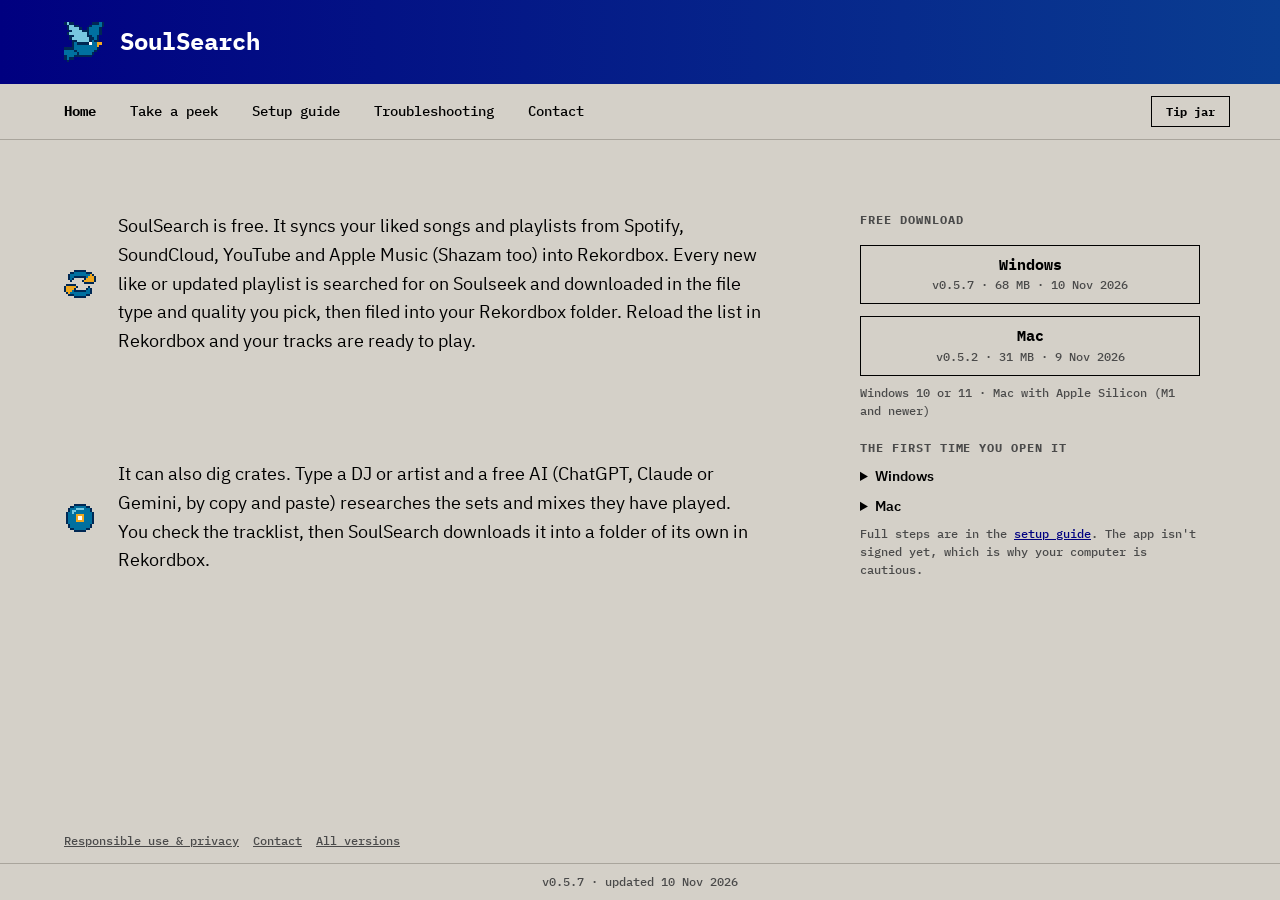
==== index.html @ dbe5f052 "SoulSearch download page" ====
<!doctype html>
<html lang="en">
<head>
<meta charset="utf-8">
<meta name="viewport" content="width=device-width, initial-scale=1">
<title>SoulSearch: your likes and playlists, straight into Rekordbox</title>
<meta name="description" content="Free app for DJs. Syncs your Spotify, SoundCloud, YouTube, Apple Music and Shazam likes and playlists into Rekordbox, downloading through Soulseek. Windows and Mac.">
<meta property="og:type" content="website">
<meta property="og:site_name" content="SoulSearch">
<meta property="og:title" content="SoulSearch: your likes and playlists, straight into Rekordbox">
<meta property="og:description" content="Free app for DJs. Syncs your Spotify, SoundCloud, YouTube, Apple Music and Shazam likes and playlists into Rekordbox, downloading through Soulseek. Windows and Mac.">
<meta property="og:url" content="https://getsoulsearch.xyz/">
<meta property="og:image" content="https://getsoulsearch.xyz/og.png">
<meta property="og:image:width" content="1200">
<meta property="og:image:height" content="630">
<meta name="twitter:card" content="summary_large_image">
<meta name="twitter:title" content="SoulSearch: your likes and playlists, straight into Rekordbox">
<meta name="twitter:description" content="Free app for DJs. Syncs your Spotify, SoundCloud, YouTube, Apple Music and Shazam likes and playlists into Rekordbox, downloading through Soulseek. Windows and Mac.">
<meta name="twitter:image" content="https://getsoulsearch.xyz/og.png">
<link rel="icon" href="icon_32.png">
<link rel="apple-touch-icon" href="apple-touch-icon.png">
<link rel="stylesheet" href="site.css">
</head>
<body>
<main>
<div class="win">
  <div class="title"><img src="bird.png" alt="">SoulSearch<span class="ctl" aria-hidden="true"><i>_</i><i>□</i><i>x</i></span></div>
  <div class="menu">
    <a href="index.html" aria-current="page">Home</a><a href="peek.html">Take a peek</a><a href="guide.html">Setup guide</a><a href="troubleshooting.html">Troubleshooting</a><a href="contact.html">Contact</a><button class="tip" type="button" data-tip hidden>Tip jar</button>
  </div>
  <div class="body">
    <div class="home">
    <div class="about"><div class="item"><img class="ico" src="icon_sync.png" alt="" width="32" height="32"><p class="big">SoulSearch is free. It syncs your liked songs and playlists from Spotify, SoundCloud, YouTube and Apple Music (Shazam too) into Rekordbox. Every new like or updated playlist is searched for on Soulseek and downloaded in the file type and quality you pick, then filed into your Rekordbox folder. Reload the list in Rekordbox and your tracks are ready to play.</p></div><div class="item"><img class="ico" src="icon_crate.png" alt="" width="32" height="32"><p class="big">It can also dig crates. Type a DJ or artist and a free AI (ChatGPT, Claude or Gemini, by copy and paste) researches the sets and mixes they have played. You check the tracklist, then SoulSearch downloads it into a folder of its own in Rekordbox.</p></div></div>
    <aside class="dlpanel">
      <h2>Free download</h2>
      <p class="phone-note">Download on a computer &mdash; SoulSearch runs on Windows and Mac.</p>
      <div class="downloads">
        <a class="dl" data-os="win" href="https://github.com/getsoulsearch/soulsearch-downloads/releases/latest/download/SoulSearch.exe" data-asset="SoulSearch.exe"><b>Windows</b><small data-meta>Windows 10 or 11</small></a>
        <a class="dl" data-os="mac" href="https://github.com/getsoulsearch/soulsearch-downloads/releases" data-asset="SoulSearch-mac-arm64.zip"><b>Mac</b><small data-meta>Apple Silicon (M1 and newer)</small></a>
      </div>
      <p class="hint">Windows 10 or 11 &middot; Mac with Apple Silicon (M1 and newer)</p>
      <div class="firstrun" id="first-run">
        <h3>The first time you open it</h3>
        <details data-os="win"><summary>Windows</summary>
          <ul>
            <li>Your browser may say the file isn't commonly downloaded. Choose <b>Keep</b>.</li>
            <li>If Windows says <b>Windows protected your PC</b>, click <b>More info</b>, then <b>Run anyway</b>.</li>
            <li>A Windows Firewall box may ask about <b>slskd</b>. Allow it on <b>Private networks</b>.</li>
          </ul>
        </details>
        <details data-os="mac"><summary>Mac</summary>
          <ul>
            <li>Unzip it and drag <b>SoulSearch</b> into <b>Applications</b>. Open it from there, not from Downloads, or updates won't work.</li>
            <li>Right-click it, choose <b>Open</b>, then <b>Open</b> again.</li>
            <li>Still blocked? System Settings, Privacy &amp; Security, <b>Open Anyway</b> (macOS 15 and newer).</li>
            <li>A Keychain box may ask for permission. Choose <b>Always Allow</b>.</li>
          </ul>
        </details>
        <p class="hint">Full steps are in the <a href="guide.html#first-run">setup guide</a>. The app isn't signed yet, which is why your computer is cautious.</p>
      </div>
    </aside>
    </div>
  </div>

</div>

<footer class="foot"><a href="about.html">Responsible use &amp; privacy</a><a href="contact.html">Contact</a><a data-releases href="index.html" hidden>All versions</a></footer>
</main>
<dialog id="tip" class="tipbox">
  <form method="dialog" class="tip-x"><button aria-label="Close">&times;</button></form>
  <h2>Send a tip</h2>
  <p>SoulSearch is free. If it saves you time, you can send a tip.</p>
  <div class="tip-links" hidden></div>
  <div class="tip-crypto" hidden>
    <h3>Crypto</h3>
    <div class="tip-coins" role="group" aria-label="Coin"></div>
    <label class="tip-net">Network <select></select></label>
    <img class="tip-qr" width="176" height="176" alt="">
    <div class="tip-row"><input class="tip-addr" readonly aria-label="Address"><button type="button" class="tip-copy">Copy</button></div>
    <p class="tip-warn"></p>
  </div>
</dialog>
<div class="bar"><span data-count></span></div>
<script src="site.js"></script>
<script src="donate.js"></script>
<script src="contact.js"></script>
</body>
</html>
---- site.css ----
/* SoulSearch site: flat page in the app's grey, with the app's navy banner across the top. */
/* Fonts are served from this site (see fonts/, SIL Open Font License), so visiting makes no request to Google. */
@font-face { font-family: "IBM Plex Sans"; font-weight: 400; font-style: normal; font-display: swap; src: url("fonts/ibm-plex-sans-latin-400-normal.woff2") format("woff2"); }
@font-face { font-family: "IBM Plex Sans"; font-weight: 600; font-style: normal; font-display: swap; src: url("fonts/ibm-plex-sans-latin-600-normal.woff2") format("woff2"); }
@font-face { font-family: "IBM Plex Mono"; font-weight: 500; font-style: normal; font-display: swap; src: url("fonts/ibm-plex-mono-latin-500-normal.woff2") format("woff2"); }
@font-face { font-family: "IBM Plex Mono"; font-weight: 700; font-style: normal; font-display: swap; src: url("fonts/ibm-plex-mono-latin-700-normal.woff2") format("woff2"); }
:root {
  --face: #d4d0c8; --face-lit: #efeeea; --line: #a9a59c; --grey: #808080;
  --navy: #000080; --navy-lit: #0a3d91; --ink: #000; --ink-soft: #4a4a4a;
  --sans: "IBM Plex Sans", system-ui, "Segoe UI", Helvetica, Arial, sans-serif;
  --mono: "IBM Plex Mono", ui-monospace, Consolas, "Courier New", monospace;
}
* { box-sizing: border-box; }
body { margin: 0; color: var(--ink); background-color: var(--face); font: 14px/1.6 var(--sans); }
main { width: 100%; min-height: 100vh; display: flex; flex-direction: column; padding-bottom: 40px; }
.win:last-of-type { flex: 1; display: flex; flex-direction: column; }
a { color: var(--navy); }
a:visited { color: #551a8b; }

/* The first block is the banner; the others are plain sections with a heading. */
.win + .win { border-top: 1px solid var(--line); }
.title { color: var(--ink); font: 700 16px/1.4 var(--mono); padding: 32px clamp(20px, 4vw, 56px) 0; }
.title img { display: none; }
.ctl { display: none; }
.win:first-of-type .title { background: linear-gradient(90deg, var(--navy), var(--navy-lit)); color: #fff;
  font: 700 13px/1.4 var(--mono); padding: 8px clamp(20px, 4vw, 56px); display: flex; align-items: center; gap: 8px; }
.win:first-of-type .title img { display: block; width: 18px; height: 18px; image-rendering: pixelated; }

.menu { display: flex; flex-wrap: wrap; gap: 4px; padding: 8px calc(clamp(20px, 4vw, 56px) - 12px); border-bottom: 1px solid var(--line); }
.menu a { color: var(--ink); text-decoration: none; padding: 2px 12px; font: 500 12px/1.5 var(--mono); }
.menu a:hover { background: var(--navy); color: #fff; }
.menu a[aria-current] { font-weight: 700; }

.body { padding: 44px clamp(20px, 4vw, 56px) 48px; }
.win + .win .body { padding-top: 12px; padding-bottom: 28px; }
/* Text stays a readable width on a wide screen. */
.body > :not(.downloads) { max-width: 72ch; }

.note { font: 500 12px/1.6 var(--mono); color: var(--ink-soft); margin: 0; }
h1 { font: 700 clamp(20px, 2.4vw, 24px)/1.2 var(--mono); margin: 0 0 24px; letter-spacing: -.03em; }
h2 { font: 600 14px/1.4 var(--sans); margin: 22px 0 4px; color: var(--navy); }
h2:first-child { margin-top: 0; }
p { margin: 0 0 10px; }
.big { font-size: 16px; line-height: 1.55; max-width: 60ch !important; }
.muted { color: var(--ink-soft); }
ul, ol { margin: 0 0 10px; padding-left: 22px; }
li { margin-bottom: 10px; }
code, kbd { font: 500 13px var(--mono); background: #fff; padding: 1px 5px; border: 1px solid var(--line); }

.downloads { display: flex; flex-wrap: wrap; gap: 12px; margin: 24px 0 4px; }
.dl { display: block; text-decoration: none; color: var(--ink); text-align: center; width: 230px; padding: 9px 12px;
  background: transparent; border: 1px solid var(--ink); }
.dl:visited { color: var(--ink); }
.dl:hover { background: var(--navy); border-color: var(--navy); color: #fff; }
.dl:hover small { color: #dcdcf0; }
.dl:focus-visible { outline: 2px solid var(--navy); outline-offset: 2px; }
.dl b { display: block; font: 700 15px/1.3 var(--mono); }
.dl small { display: block; font: 500 12px/1.5 var(--mono); color: var(--ink-soft); margin-top: 2px; }
.dl.mine { background: var(--face-lit); border-width: 2px; padding: 8px 11px; }
.dl.mine:hover { background: var(--navy); }
.dl.soon { color: #777; border-color: var(--line); pointer-events: none; }

details { margin: 0 0 6px; }
summary { cursor: pointer; font-weight: 600; }
details > :not(summary) { margin-top: 6px; }
.q { font-weight: bold; margin: 14px 0 2px; }
.q:first-child { margin-top: 0; }

@media (max-width: 560px) {
  .dl { width: 100%; } h1 { font-size: 22px; }
}

/* Release info, fixed to the bottom middle of the screen on every page. */
.bar { position: fixed; left: 0; right: 0; bottom: 0; text-align: center; padding: 9px 12px; background: var(--face);
  border-top: 1px solid var(--line); font: 500 12px/1.5 var(--mono); color: var(--ink-soft); }
.bar:has(:empty) { display: none; }

/* About: an icon beside each paragraph, well spaced; downloads in a column on the right. */
.ico { width: 32px; height: 32px; flex: none; image-rendering: pixelated; margin-top: 2px; }
.item { display: flex; gap: 20px; align-items: flex-start; margin-bottom: 72px; }
.item:last-child { margin-bottom: 0; }
.item .big { margin: 0; }
.about { margin-bottom: 40px; }
.body > .home { display: grid; grid-template-columns: minmax(0, 1fr) 300px; gap: 96px; align-items: center; max-width: none; }
.home .about { margin-bottom: 0; }
.home .downloads { flex-direction: column; margin: 0; }
.home .dl { width: 100%; }
.after-about { margin-top: 0; }
@media (max-width: 1100px) {
  .body > .home { grid-template-columns: 1fr; gap: 40px; }
  .dlpanel { width: 100%; justify-self: stretch; }
  .item { margin-bottom: 56px; }
  .body:has(> .home) { padding-top: 48px; }
}
@media (max-width: 800px) {
  .home .dlpanel { order: -1; }
  .item { margin-bottom: 48px; }
}

/* The download panel: a quiet card, centred against the text beside it. */
.dlpanel { background: var(--face-lit); border: 1px solid var(--line); padding: 24px 24px 26px; }
.dlpanel h2 { margin: 0 0 16px; font: 700 12px/1.4 var(--mono); letter-spacing: .08em; text-transform: uppercase; color: var(--ink-soft); }
.home .dlpanel .downloads { gap: 12px; }
.home .dlpanel .dl { background: var(--face); }
.home .dlpanel .dl:hover { background: var(--navy); }
.home .dlpanel .dl.mine { background: #fff; }

/* ---- Balance pass: bigger banner, one shared left/right margin, content centred in the page ---- */
:root { --gutter: clamp(24px, 5vw, 80px); }
.win:first-of-type .title { font: 700 24px/1.3 var(--mono); padding: 22px var(--gutter); gap: 16px; }
.win:first-of-type .title img { width: 40px; height: 40px; }
.menu { padding: 12px calc(var(--gutter) - 14px); gap: 6px; }
.menu a { font-size: 14px; padding: 5px 14px; }
.title { padding-left: var(--gutter); padding-right: var(--gutter); }
.body { padding-left: var(--gutter); padding-right: var(--gutter); }
.body:has(> .home) { padding-top: 72px; padding-bottom: 72px; }
.body > .home { width: 100%; grid-template-columns: minmax(0, 700px) minmax(0, 1fr); gap: 80px; align-items: stretch; }
.dlpanel { display: flex; flex-direction: column; justify-content: center; padding: 32px; width: 340px; max-width: 100%; justify-self: center; align-self: center; }
.item { gap: 22px; margin-bottom: 104px; }
@media (max-width: 800px) {
  .body > .home { grid-template-columns: 1fr; gap: 40px; }
  .win:first-of-type .title { font-size: 18px; padding: 16px var(--gutter); }
  .win:first-of-type .title img { width: 30px; height: 30px; }
}

/* ---- Tweaks: icons centred on their paragraph, larger text, buttons without a surrounding box ---- */
.item { align-items: center; }
.ico { margin-top: 0; }
.big { font-size: 18px; line-height: 1.6; max-width: 62ch !important; }
.dlpanel { background: none; border: 0; padding: 0; }
.home .dlpanel .dl { background: transparent; }
.home .dlpanel .dl:hover { background: var(--navy); }
.home .dlpanel .dl.mine { background: var(--face-lit); }

/* ---- Take a peek: screenshots ---- */
.peek .big { margin-bottom: 40px; }
.shot2 { margin: 0 0 72px; max-width: 1068px; }
.shot2 img { display: block; width: 100%; height: auto; border: 1px solid var(--line); }
.shot2 figcaption { margin-top: 14px; font: 500 12px/1.5 var(--mono); color: var(--ink-soft); }
.body.peek > .shot2 { max-width: 1068px; }

/* ---- Tip jar: the button in the menu and the pop-up ---- */
.menu .tip { margin-left: auto; background: transparent; border: 1px solid var(--ink); color: var(--ink); font: 700 12px/1.5 var(--mono); padding: 3px 14px; cursor: pointer; }
.menu .tip:hover { background: var(--navy); border-color: var(--navy); color: #fff; }
.menu .tip[hidden] { display: none; }
.tipbox { width: min(480px, calc(100vw - 32px)); padding: 28px 30px 26px; background: var(--face-lit); color: var(--ink); border: 1px solid var(--ink); }
.tipbox::backdrop { background: rgba(0, 0, 0, .5); }
.tipbox h2 { margin: 0 0 6px; font: 700 16px/1.4 var(--mono); color: var(--ink); }
.tipbox h3 { margin: 22px 0 10px; font: 700 12px/1.4 var(--mono); letter-spacing: .08em; text-transform: uppercase; color: var(--ink-soft); }
.tipbox p { margin: 0 0 16px; }
.tipbox [hidden] { display: none; }
.tip-x { position: absolute; top: 8px; right: 10px; margin: 0; }
.tip-x button { background: none; border: 0; font: 400 24px/1 var(--sans); color: var(--ink-soft); cursor: pointer; padding: 2px 8px; }
.tip-links { display: flex; flex-wrap: wrap; gap: 8px; }
.tip-links a { display: inline-flex; align-items: center; gap: 8px; text-decoration: none; background: transparent; border: 1px solid var(--ink); font: 700 13px/1.5 var(--mono); padding: 8px 16px; color: var(--ink); }
.tip-links a:visited { color: var(--ink); }
.tip-links a:hover { background: var(--navy); border-color: var(--navy); color: #fff; }
.tip-coins { display: flex; flex-wrap: wrap; gap: 8px; margin-bottom: 16px; }
.tip-coins button { background: transparent; border: 1px solid var(--ink); font: 700 12px/1.5 var(--mono); padding: 4px 12px; cursor: pointer; color: var(--ink); }
.tip-coins button[aria-pressed="true"] { background: var(--navy); border-color: var(--navy); color: #fff; }
.tip-net { display: block; margin-bottom: 18px; font: 500 12px/1.5 var(--mono); }
.tip-net select { margin-left: 8px; font: 500 13px var(--mono); padding: 3px 8px; border: 1px solid var(--ink); background: #fff; }
.tip-qr { display: block; margin: 0 auto 18px; width: 176px; height: 176px; image-rendering: pixelated; border: 1px solid var(--line); }
.tip-row { display: flex; gap: 8px; }
.tip-addr { flex: 1; min-width: 0; font: 500 12px var(--mono); padding: 8px; border: 1px solid var(--ink); background: #fff; color: var(--ink); }
.tip-copy { background: transparent; border: 1px solid var(--ink); font: 700 12px/1.5 var(--mono); padding: 0 16px; cursor: pointer; color: var(--ink); }
.tip-copy:hover { background: var(--navy); border-color: var(--navy); color: #fff; }
.tip-warn { margin: 14px 0 0 !important; font: 500 12px/1.5 var(--mono); color: #a80000; }
.tip-x button { border-radius: 0; }
.tipbox button:focus-visible, .tipbox a:focus-visible { outline: 2px solid var(--navy); outline-offset: 2px; }
.shot2.rb { margin: 14px 0 40px; }
.shot2.rb img { border-color: var(--ink-soft); }

/* contact form */
.contact label { display: block; margin: 0 0 14px; font: 700 12px/1.5 var(--mono); color: var(--ink); }
.contact select, .contact input, .contact textarea { display: block; width: 100%; margin-top: 4px; padding: 7px 9px; font: 400 15px/1.4 var(--sans); color: var(--ink); background: #fff; border: 1px solid var(--ink); border-radius: 0; box-sizing: border-box; }
.contact textarea { resize: vertical; }
.contact .hp { position: absolute; left: -9999px; width: 1px; height: 1px; opacity: 0; }
.contact-row { display: flex; align-items: center; gap: 14px; }
.contact button { background: var(--navy); color: #fff; border: 1px solid var(--navy); font: 700 13px/1.5 var(--mono); padding: 8px 22px; cursor: pointer; }
.contact button:disabled { opacity: .6; cursor: default; }
.contact-status { font: 500 13px/1.4 var(--mono); }

/* ---- Pre-launch pass: phones, footer, first-run notes, about page ---- */
@media (max-width: 800px) {
  .body:has(> .home) { padding-top: 28px; padding-bottom: 40px; }
  .body { padding-top: 28px; }
  .item { margin-bottom: 32px; }
  .big { font-size: 16px; }
  .dlpanel { width: 100%; justify-self: stretch; }
  .home .dlpanel { order: 1; }
}
@media (max-width: 560px) {
  /* The icon sits above the paragraph instead of squeezing it. */
  .item { flex-direction: column; align-items: flex-start; gap: 10px; }
  .menu { gap: 2px; }
  .menu a { padding: 5px 10px; }
  .menu .tip { margin-left: 0; }
}
.hint { font: 500 12px/1.5 var(--mono); color: var(--ink-soft); margin: 8px 0 0; }
.phone-note { display: none; font: 500 13px/1.5 var(--sans); margin: 0 0 14px; padding: 10px 12px; border: 1px solid var(--ink-soft); background: var(--face-lit); }
.is-phone .phone-note { display: block; }
.firstrun { margin-top: 20px; max-width: 46ch; }
.firstrun h3 { font: 700 12px/1.4 var(--mono); letter-spacing: .08em; text-transform: uppercase; color: var(--ink-soft); margin: 0 0 8px; }
.firstrun details { margin: 0 0 8px; }
.firstrun ul { margin: 6px 0 0; padding-left: 20px; }
.firstrun li { margin-bottom: 6px; font-size: 13px; }
.foot { padding: 20px var(--gutter) 8px; font: 500 12px/1.8 var(--mono); color: var(--ink-soft); }
.foot a { color: var(--ink-soft); margin-right: 14px; display: inline-block; }
.foot a:visited { color: var(--ink-soft); }
.foot[hidden] { display: none; }
.about-list li { margin-bottom: 8px; }
.about-list { max-width: 72ch; }
.body > .phone-note { max-width: none; }
.dlpanel .phone-note { margin-top: 14px; }
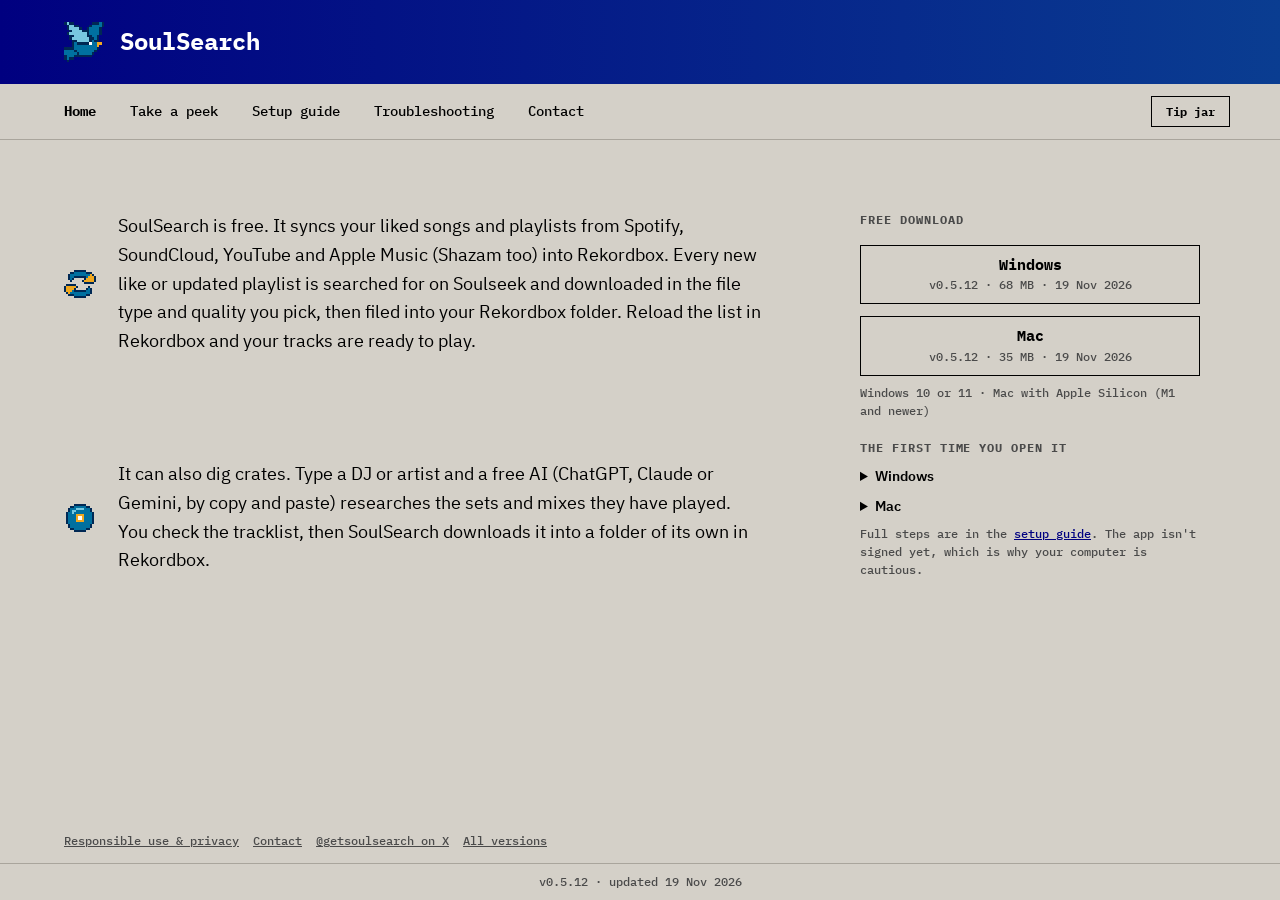
==== commit 3d1db056: "Release list: v0.5.12; @getsoulsearch on X in the footer" ====
--- a/index.html
+++ b/index.html
@@ -14,6 +14,7 @@
 <meta property="og:image:width" content="1200">
 <meta property="og:image:height" content="630">
 <meta name="twitter:card" content="summary_large_image">
+<meta name="twitter:site" content="@getsoulsearch">
 <meta name="twitter:title" content="SoulSearch: your likes and playlists, straight into Rekordbox">
 <meta name="twitter:description" content="Free app for DJs. Syncs your Spotify, SoundCloud, YouTube, Apple Music and Shazam likes and playlists into Rekordbox, downloading through Soulseek. Windows and Mac.">
 <meta name="twitter:image" content="https://getsoulsearch.xyz/og.png">
@@ -64,7 +65,7 @@
 
 </div>
 
-<footer class="foot"><a href="about.html">Responsible use &amp; privacy</a><a href="contact.html">Contact</a><a data-releases href="index.html" hidden>All versions</a></footer>
+<footer class="foot"><a href="about.html">Responsible use &amp; privacy</a><a href="contact.html">Contact</a><a href="https://x.com/getsoulsearch" target="_blank" rel="noopener">@getsoulsearch on X</a><a data-releases href="index.html" hidden>All versions</a></footer>
 </main>
 <dialog id="tip" class="tipbox">
   <form method="dialog" class="tip-x"><button aria-label="Close">&times;</button></form>
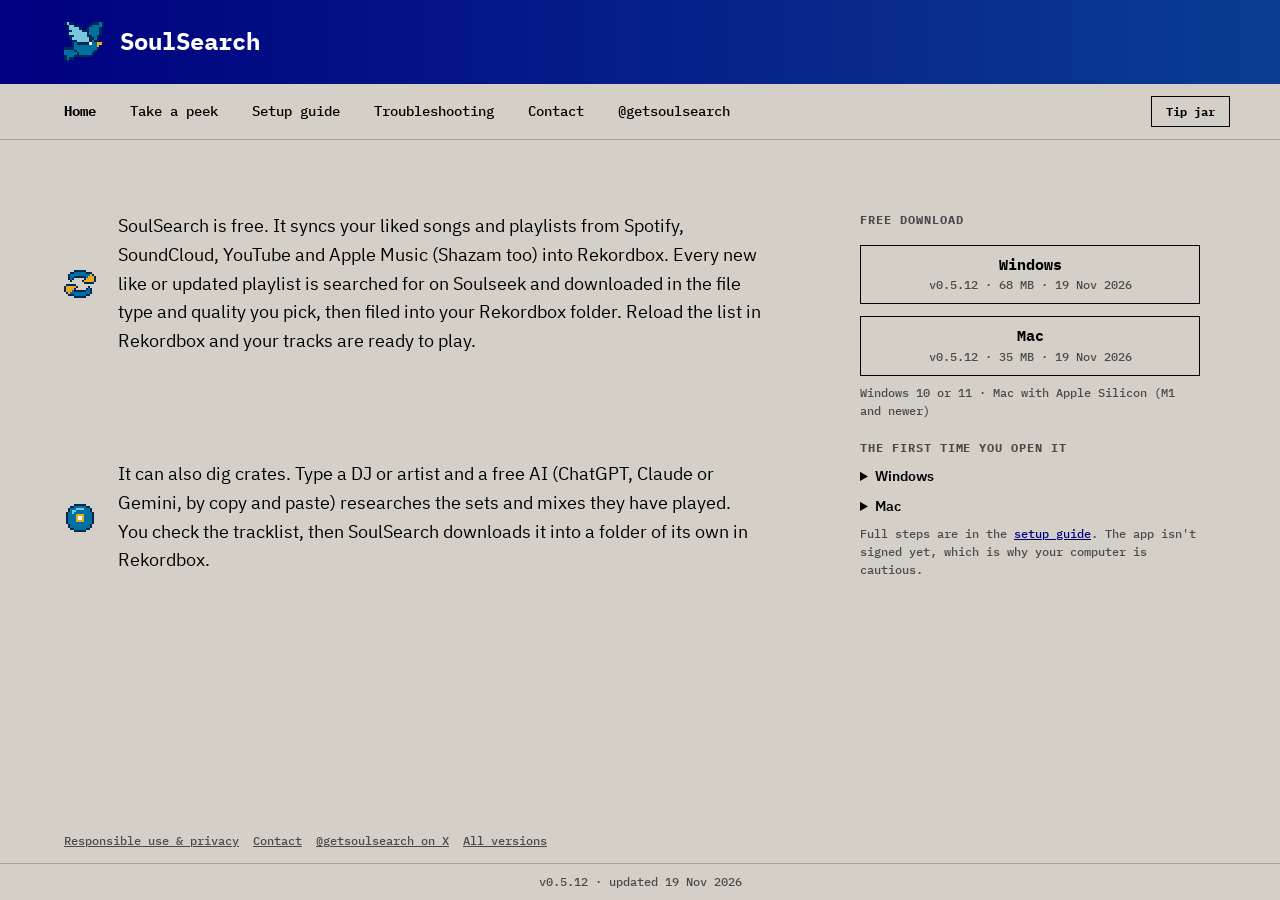
==== commit 3fe9d50e: "@getsoulsearch in the top menu" ====
--- a/index.html
+++ b/index.html
@@ -27,7 +27,7 @@
 <div class="win">
   <div class="title"><img src="bird.png" alt="">SoulSearch<span class="ctl" aria-hidden="true"><i>_</i><i>□</i><i>x</i></span></div>
   <div class="menu">
-    <a href="index.html" aria-current="page">Home</a><a href="peek.html">Take a peek</a><a href="guide.html">Setup guide</a><a href="troubleshooting.html">Troubleshooting</a><a href="contact.html">Contact</a><button class="tip" type="button" data-tip hidden>Tip jar</button>
+    <a href="index.html" aria-current="page">Home</a><a href="peek.html">Take a peek</a><a href="guide.html">Setup guide</a><a href="troubleshooting.html">Troubleshooting</a><a href="contact.html">Contact</a><a class="xlink" href="https://x.com/getsoulsearch" target="_blank" rel="noopener">@getsoulsearch</a><button class="tip" type="button" data-tip hidden>Tip jar</button>
   </div>
   <div class="body">
     <div class="home">
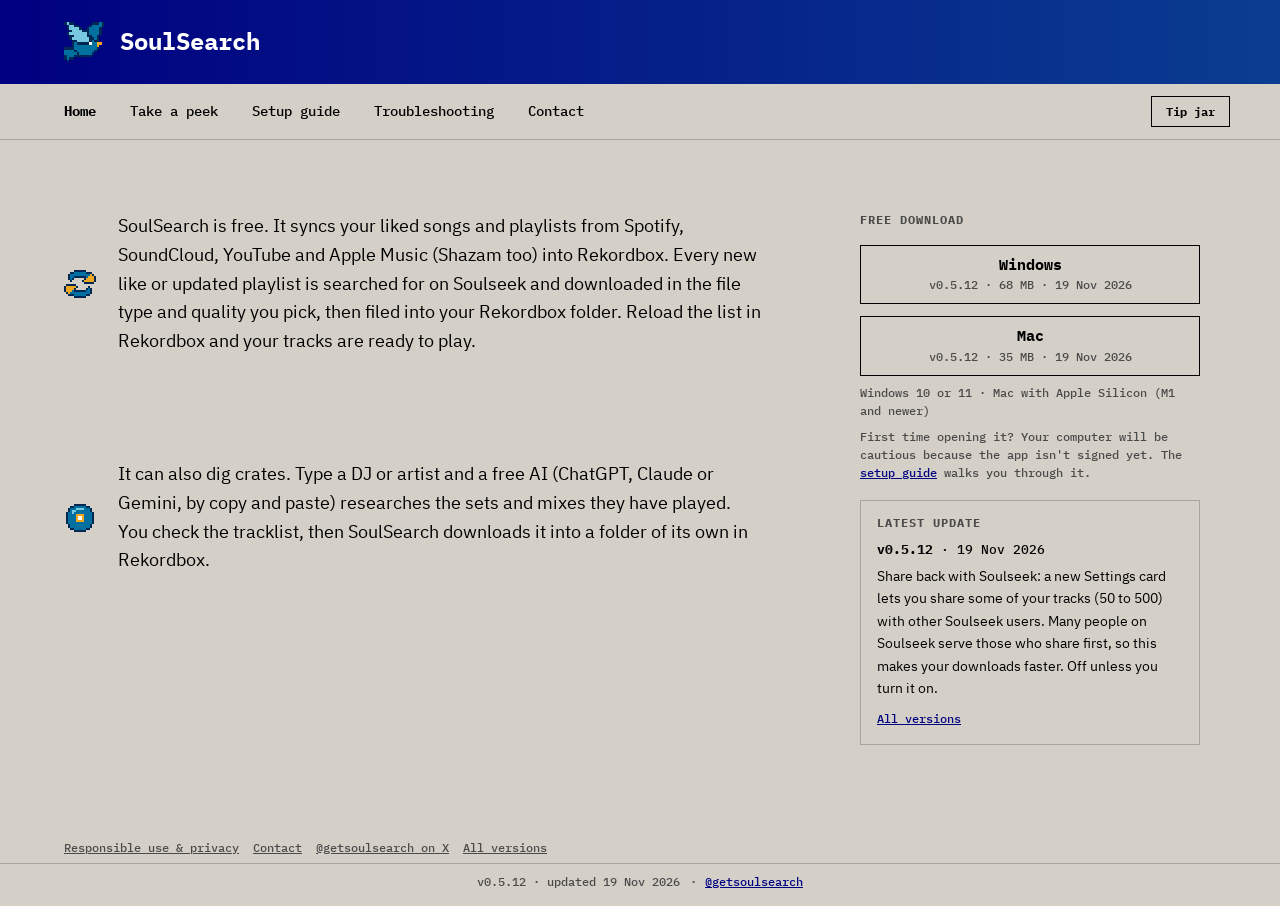
==== commit 80e607e1: "Bottom-bar X link, Latest update box" ====
--- a/index.html
+++ b/index.html
@@ -20,14 +20,14 @@
 <meta name="twitter:image" content="https://getsoulsearch.xyz/og.png">
 <link rel="icon" href="icon_32.png">
 <link rel="apple-touch-icon" href="apple-touch-icon.png">
-<link rel="stylesheet" href="site.css">
+<link rel="stylesheet" href="site.css?v=0512c">
 </head>
 <body>
 <main>
 <div class="win">
   <div class="title"><img src="bird.png" alt="">SoulSearch<span class="ctl" aria-hidden="true"><i>_</i><i>□</i><i>x</i></span></div>
   <div class="menu">
-    <a href="index.html" aria-current="page">Home</a><a href="peek.html">Take a peek</a><a href="guide.html">Setup guide</a><a href="troubleshooting.html">Troubleshooting</a><a href="contact.html">Contact</a><a class="xlink" href="https://x.com/getsoulsearch" target="_blank" rel="noopener">@getsoulsearch</a><button class="tip" type="button" data-tip hidden>Tip jar</button>
+    <a href="index.html" aria-current="page">Home</a><a href="peek.html">Take a peek</a><a href="guide.html">Setup guide</a><a href="troubleshooting.html">Troubleshooting</a><a href="contact.html">Contact</a><button class="tip" type="button" data-tip hidden>Tip jar</button>
   </div>
   <div class="body">
     <div class="home">
@@ -40,24 +40,12 @@
         <a class="dl" data-os="mac" href="https://github.com/getsoulsearch/soulsearch-downloads/releases" data-asset="SoulSearch-mac-arm64.zip"><b>Mac</b><small data-meta>Apple Silicon (M1 and newer)</small></a>
       </div>
       <p class="hint">Windows 10 or 11 &middot; Mac with Apple Silicon (M1 and newer)</p>
-      <div class="firstrun" id="first-run">
-        <h3>The first time you open it</h3>
-        <details data-os="win"><summary>Windows</summary>
-          <ul>
-            <li>Your browser may say the file isn't commonly downloaded. Choose <b>Keep</b>.</li>
-            <li>If Windows says <b>Windows protected your PC</b>, click <b>More info</b>, then <b>Run anyway</b>.</li>
-            <li>A Windows Firewall box may ask about <b>slskd</b>. Allow it on <b>Private networks</b>.</li>
-          </ul>
-        </details>
-        <details data-os="mac"><summary>Mac</summary>
-          <ul>
-            <li>Unzip it and drag <b>SoulSearch</b> into <b>Applications</b>. Open it from there, not from Downloads, or updates won't work.</li>
-            <li>Right-click it, choose <b>Open</b>, then <b>Open</b> again.</li>
-            <li>Still blocked? System Settings, Privacy &amp; Security, <b>Open Anyway</b> (macOS 15 and newer).</li>
-            <li>A Keychain box may ask for permission. Choose <b>Always Allow</b>.</li>
-          </ul>
-        </details>
-        <p class="hint">Full steps are in the <a href="guide.html#first-run">setup guide</a>. The app isn't signed yet, which is why your computer is cautious.</p>
+      <p class="hint">First time opening it? Your computer will be cautious because the app isn't signed yet. The <a href="guide.html#first-run">setup guide</a> walks you through it.</p>
+      <div class="latest" id="latest" hidden>
+        <h3>Latest update</h3>
+        <p class="latest-head"><b data-latest-ver></b> <span data-latest-date></span></p>
+        <p data-latest-notes></p>
+        <a data-releases href="index.html" hidden>All versions</a>
       </div>
     </aside>
     </div>
@@ -81,8 +69,8 @@
     <p class="tip-warn"></p>
   </div>
 </dialog>
-<div class="bar"><span data-count></span></div>
-<script src="site.js"></script>
+<div class="bar"><span data-count></span><a class="barx" href="https://x.com/getsoulsearch" target="_blank" rel="noopener">@getsoulsearch</a></div>
+<script src="site.js?v=0512c"></script>
 <script src="donate.js"></script>
 <script src="contact.js"></script>
 </body>
--- a/site.css
+++ b/site.css
@@ -213,3 +213,14 @@
 .about-list { max-width: 72ch; }
 .body > .phone-note { max-width: none; }
 .dlpanel .phone-note { margin-top: 14px; }
+
+/* Home page: the newest release under the download buttons. */
+.latest { margin-top: 18px; padding: 14px 16px; background: var(--face); border: 1px solid var(--line); }
+.latest[hidden] { display: none; }
+.latest h3 { margin: 0 0 8px; font: 700 12px/1.4 var(--mono); letter-spacing: .08em; text-transform: uppercase; color: var(--ink-soft); }
+.latest .latest-head { margin: 0 0 6px; font: 500 13px/1.5 var(--mono); }
+.latest p { margin: 0 0 8px; }
+.latest a { font: 500 12px/1.5 var(--mono); }
+/* The X link in the bottom bar, after the version and download count. */
+.bar .barx { margin-left: 10px; }
+.bar .barx::before { content: "·"; display: inline-block; margin-right: 8px; color: var(--ink-soft); }
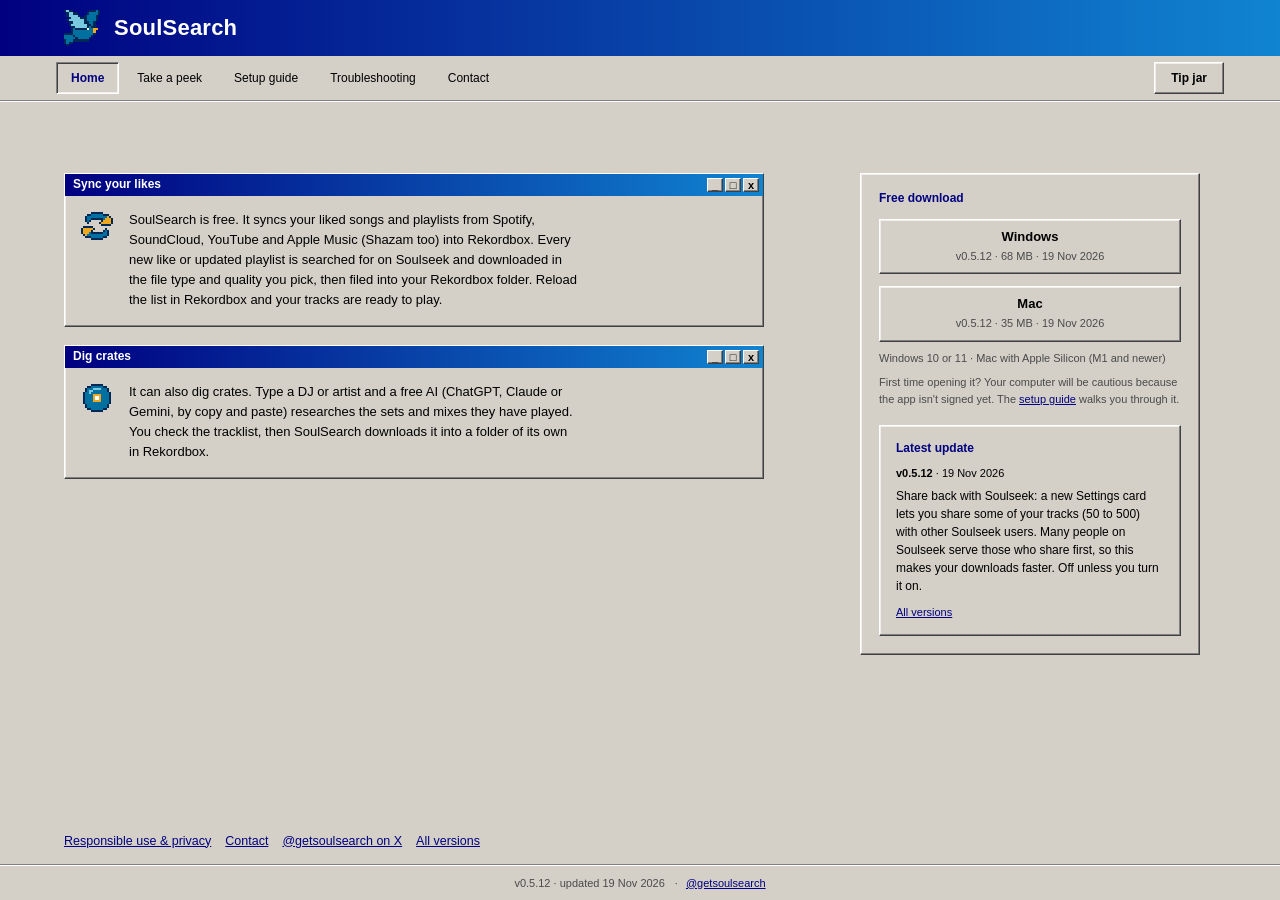
==== commit 264a2efa: "App look: Tahoma, bevelled buttons, title bars, boxed home page" ====
--- a/index.html
+++ b/index.html
@@ -20,7 +20,7 @@
 <meta name="twitter:image" content="https://getsoulsearch.xyz/og.png">
 <link rel="icon" href="icon_32.png">
 <link rel="apple-touch-icon" href="apple-touch-icon.png">
-<link rel="stylesheet" href="site.css?v=0512c">
+<link rel="stylesheet" href="site.css?v=app5">
 </head>
 <body>
 <main>
@@ -31,7 +31,7 @@
   </div>
   <div class="body">
     <div class="home">
-    <div class="about"><div class="item"><img class="ico" src="icon_sync.png" alt="" width="32" height="32"><p class="big">SoulSearch is free. It syncs your liked songs and playlists from Spotify, SoundCloud, YouTube and Apple Music (Shazam too) into Rekordbox. Every new like or updated playlist is searched for on Soulseek and downloaded in the file type and quality you pick, then filed into your Rekordbox folder. Reload the list in Rekordbox and your tracks are ready to play.</p></div><div class="item"><img class="ico" src="icon_crate.png" alt="" width="32" height="32"><p class="big">It can also dig crates. Type a DJ or artist and a free AI (ChatGPT, Claude or Gemini, by copy and paste) researches the sets and mixes they have played. You check the tracklist, then SoulSearch downloads it into a folder of its own in Rekordbox.</p></div></div>
+    <div class="about"><div class="item box"><div class="boxtitle">Sync your likes<span class="ctl" aria-hidden="true"><i>_</i><i>□</i><i>x</i></span></div><div class="boxbody"><img class="ico" src="icon_sync.png" alt="" width="32" height="32"><p class="big">SoulSearch is free. It syncs your liked songs and playlists from Spotify, SoundCloud, YouTube and Apple Music (Shazam too) into Rekordbox. Every new like or updated playlist is searched for on Soulseek and downloaded in the file type and quality you pick, then filed into your Rekordbox folder. Reload the list in Rekordbox and your tracks are ready to play.</p></div></div><div class="item box"><div class="boxtitle">Dig crates<span class="ctl" aria-hidden="true"><i>_</i><i>□</i><i>x</i></span></div><div class="boxbody"><img class="ico" src="icon_crate.png" alt="" width="32" height="32"><p class="big">It can also dig crates. Type a DJ or artist and a free AI (ChatGPT, Claude or Gemini, by copy and paste) researches the sets and mixes they have played. You check the tracklist, then SoulSearch downloads it into a folder of its own in Rekordbox.</p></div></div></div>
     <aside class="dlpanel">
       <h2>Free download</h2>
       <p class="phone-note">Download on a computer &mdash; SoulSearch runs on Windows and Mac.</p>
@@ -70,7 +70,7 @@
   </div>
 </dialog>
 <div class="bar"><span data-count></span><a class="barx" href="https://x.com/getsoulsearch" target="_blank" rel="noopener">@getsoulsearch</a></div>
-<script src="site.js?v=0512c"></script>
+<script src="site.js?v=app5"></script>
 <script src="donate.js"></script>
 <script src="contact.js"></script>
 </body>
--- a/site.css
+++ b/site.css
@@ -1,14 +1,9 @@
 /* SoulSearch site: flat page in the app's grey, with the app's navy banner across the top. */
-/* Fonts are served from this site (see fonts/, SIL Open Font License), so visiting makes no request to Google. */
-@font-face { font-family: "IBM Plex Sans"; font-weight: 400; font-style: normal; font-display: swap; src: url("fonts/ibm-plex-sans-latin-400-normal.woff2") format("woff2"); }
-@font-face { font-family: "IBM Plex Sans"; font-weight: 600; font-style: normal; font-display: swap; src: url("fonts/ibm-plex-sans-latin-600-normal.woff2") format("woff2"); }
-@font-face { font-family: "IBM Plex Mono"; font-weight: 500; font-style: normal; font-display: swap; src: url("fonts/ibm-plex-mono-latin-500-normal.woff2") format("woff2"); }
-@font-face { font-family: "IBM Plex Mono"; font-weight: 700; font-style: normal; font-display: swap; src: url("fonts/ibm-plex-mono-latin-700-normal.woff2") format("woff2"); }
 :root {
   --face: #d4d0c8; --face-lit: #efeeea; --line: #a9a59c; --grey: #808080;
   --navy: #000080; --navy-lit: #0a3d91; --ink: #000; --ink-soft: #4a4a4a;
-  --sans: "IBM Plex Sans", system-ui, "Segoe UI", Helvetica, Arial, sans-serif;
-  --mono: "IBM Plex Mono", ui-monospace, Consolas, "Courier New", monospace;
+  --sans: Tahoma, "MS Sans Serif", Verdana, Geneva, sans-serif;
+  --mono: Tahoma, "MS Sans Serif", Verdana, Geneva, sans-serif;
 }
 * { box-sizing: border-box; }
 body { margin: 0; color: var(--ink); background-color: var(--face); font: 14px/1.6 var(--sans); }
@@ -224,3 +219,136 @@
 /* The X link in the bottom bar, after the version and download count. */
 .bar .barx { margin-left: 10px; }
 .bar .barx::before { content: "·"; display: inline-block; margin-right: 8px; color: var(--ink-soft); }
+
+/* ================= App look: Windows-2000 chrome, matching the desktop app ================= */
+:root { --white: #fff; --dark: #404040; --navy-lit: #1084d0; --bevel-out: inset -1px -1px 0 var(--grey), inset 1px 1px 0 var(--face-lit); --bevel-in: inset 1px 1px 0 var(--dark), inset -1px -1px 0 var(--face-lit); }
+body { font: 14px/1.55 var(--sans); }
+code, kbd { font: 13px "Courier New", monospace; border-top: 1px solid var(--grey); border-left: 1px solid var(--grey); border-right: 1px solid #fff; border-bottom: 1px solid #fff; }
+a:focus-visible, button:focus-visible, summary:focus-visible, select:focus-visible, input:focus-visible, textarea:focus-visible { outline: 1px dotted #000; outline-offset: 1px; box-shadow: 0 0 0 2px #fff, 0 0 0 3px #000; }
+
+/* Title bars: navy to blue, white bold text */
+.title, .win:first-of-type .title { background: linear-gradient(90deg, var(--navy), var(--navy-lit)); color: #fff; font: 700 14px/1.3 var(--sans);
+  padding: 4px var(--gutter); display: flex; align-items: center; gap: 8px; }
+.win:first-of-type .title { font-size: 22px; padding: 10px var(--gutter); gap: 14px; letter-spacing: .01em; }
+.win:first-of-type .title img { width: 36px; height: 36px; }
+.win + .win { border-top: 0; margin: 14px var(--gutter) 0; background: var(--face); border: 1px solid var(--white); border-right-color: var(--dark); border-bottom-color: var(--dark); box-shadow: var(--bevel-out); }
+.win + .win .title { padding: 3px 8px; font-size: 13px; }
+.win + .win .body { padding: 14px 16px 18px; }
+.ctl { display: flex; margin-left: auto; gap: 2px; }
+.ctl i { font: 700 11px/12px var(--sans); font-style: normal; width: 16px; height: 14px; text-align: center; color: #000; background: var(--face);
+  border: 1px solid #fff; border-right-color: var(--dark); border-bottom-color: var(--dark); box-shadow: inset -1px -1px 0 var(--grey); }
+.win:first-of-type .ctl { display: none; }
+
+/* Menu bar */
+.menu { background: var(--face); border-bottom: 1px solid var(--grey); box-shadow: 0 1px 0 #fff; padding: 6px calc(var(--gutter) - 8px); gap: 4px; align-items: center; }
+.menu a, .menu .tip { font: 14px/1.4 var(--sans); }
+.menu a { padding: 6px 14px; min-height: 32px; display: inline-flex; align-items: center; }
+.menu a[aria-current] { font-weight: 700; color: var(--navy); box-shadow: var(--bevel-in); border: 1px solid var(--grey); border-right-color: #fff; border-bottom-color: #fff; }
+.menu a:hover { background: var(--navy); color: #fff; }
+
+/* Headings: bold navy, sentence case */
+h1 { font: 700 clamp(20px, 2.4vw, 24px)/1.2 var(--sans); color: var(--navy); letter-spacing: 0; }
+h2 { font: 700 15px/1.4 var(--sans); color: var(--navy); margin: 20px 0 4px; }
+h2:first-child { margin-top: 0; }
+.dlpanel h2, .latest h3, .firstrun h3, .tipbox h3 { font: 700 14px/1.4 var(--sans); letter-spacing: 0; text-transform: none; color: var(--navy); }
+.note, .hint, .foot, .bar, .shot2 figcaption, .tip-net, .tip-warn, .contact-status { font-family: var(--sans); }
+.note, .hint, .shot2 figcaption { font-size: 12.5px; font-weight: 400; }
+.bar { font-size: 12.5px; font-weight: 400; background: var(--face); border-top: 1px solid #fff; box-shadow: 0 -1px 0 var(--grey); }
+.foot { font-size: 12.5px; font-weight: 400; }
+.foot a { color: var(--navy); }
+.foot a:visited { color: #551a8b; }
+
+/* Bevelled buttons */
+.dl, .menu .tip, .tip-links a, .tip-coins button, .tip-copy, .contact button, .tip-x button {
+  background: var(--face); color: #000; cursor: pointer; border-radius: 0; text-decoration: none;
+  border: 1px solid #fff; border-right-color: var(--dark); border-bottom-color: var(--dark); box-shadow: var(--bevel-out); }
+.dl:visited, .tip-links a:visited { color: #000; }
+.dl:hover, .menu .tip:hover, .tip-links a:hover, .tip-coins button:hover, .tip-copy:hover, .contact button:hover { background: var(--face-lit); color: #000; border-color: #fff; border-right-color: var(--dark); border-bottom-color: var(--dark); }
+.dl:active, .menu .tip:active, .tip-links a:active, .tip-coins button:active, .tip-copy:active, .contact button:active, .tip-x button:active,
+.tip-coins button[aria-pressed="true"] { background: var(--face); color: #000; border-color: var(--dark); border-right-color: #fff; border-bottom-color: #fff; box-shadow: var(--bevel-in); }
+.dl { padding: 9px 12px; min-height: 48px; }
+.dl:active { padding: 10px 12px 8px; }
+.dl b { font: 700 16px/1.3 var(--sans); }
+.dl small { font: 12.5px/1.5 var(--sans); color: var(--ink-soft); }
+.dl:hover small { color: var(--ink-soft); }
+/* The default button: thick dark outline */
+.dl.mine, .dl.mine:hover, .home .dlpanel .dl.mine { background: var(--face); border: 2px solid #000; padding: 8px 11px; box-shadow: inset 1px 1px 0 #fff, inset -1px -1px 0 var(--grey), inset 2px 2px 0 var(--face-lit); }
+.dl.mine:hover { background: var(--face-lit); }
+.dl.mine:active { box-shadow: var(--bevel-in); padding: 9px 11px 7px; border-color: #000; background: var(--face); }
+.home .dlpanel .dl, .home .dlpanel .dl:hover { background: var(--face); }
+.home .dlpanel .dl:hover { background: var(--face-lit); }
+.dl.soon { color: #6a6a6a; box-shadow: none; }
+.dl:focus-visible { outline: 1px dotted #000; outline-offset: -5px; box-shadow: var(--bevel-out); }
+.menu .tip { font-weight: 700; padding: 6px 16px; min-height: 32px; }
+.tip-links a { font: 700 14px/1.5 var(--sans); padding: 9px 18px; min-height: 40px; }
+.tip-coins button { font: 700 13px/1.5 var(--sans); padding: 6px 14px; min-height: 36px; }
+.tip-copy { font: 700 13px/1.5 var(--sans); min-height: 36px; }
+.contact button { font: 700 14px/1.5 var(--sans); padding: 8px 26px; min-height: 40px; border: 2px solid #000; }
+.contact button:disabled { color: #6a6a6a; opacity: 1; }
+.tip-x button { font: 700 16px/1 var(--sans); color: #000; padding: 4px 8px; min-height: 28px; min-width: 28px; }
+
+/* Cards */
+.dlpanel { background: var(--face); border: 1px solid #fff; border-right-color: var(--dark); border-bottom-color: var(--dark); box-shadow: var(--bevel-out); padding: 16px 18px 18px; }
+.dlpanel h2 { margin: 0 0 12px; }
+.latest { background: var(--face); border: 1px solid #fff; border-right-color: var(--dark); border-bottom-color: var(--dark); box-shadow: var(--bevel-out); }
+.latest .latest-head { font: 13px/1.5 var(--sans); }
+.latest a { font: 13px/1.5 var(--sans); }
+.phone-note { font: 13px/1.5 var(--sans); background: var(--face-lit); border: 1px solid var(--grey); }
+.tipbox { background: var(--face); padding: 0 0 20px; border: 1px solid #fff; border-right-color: var(--dark); border-bottom-color: var(--dark); box-shadow: var(--bevel-out), 2px 2px 0 rgba(0,0,0,.4); }
+.tipbox > :not(form):not(h2) { margin-left: 18px; margin-right: 18px; }
+.tipbox h2 { margin: 0 0 8px; padding: 6px 44px 6px 10px; background: linear-gradient(90deg, var(--navy), var(--navy-lit)); color: #fff; font: 700 14px/1.4 var(--sans); }
+.tipbox > p { margin-top: 12px; }
+.tip-x { top: 3px; right: 4px; }
+.tipbox h3 { margin-top: 18px; }
+.tip-qr { border: 1px solid var(--grey); background: #fff; }
+
+/* Fields: sunken white */
+.tip-net select, .tip-addr, .contact select, .contact input, .contact textarea { font-family: var(--sans); background: #fff; border: 1px solid var(--grey); border-right-color: #fff; border-bottom-color: #fff; box-shadow: var(--bevel-in); }
+.tip-net select { font-size: 13px; }
+.tip-addr { font: 13px var(--sans); }
+.contact label { font: 700 13px/1.5 var(--sans); }
+.contact input, .contact select, .contact textarea { font-size: 14px; }
+.contact-status { font-size: 13px; }
+.shot2 img { border: 1px solid var(--grey); border-right-color: #fff; border-bottom-color: #fff; box-shadow: var(--bevel-in); padding: 2px; background: #fff; }
+.shot2.rb img { border-color: var(--grey); border-right-color: #fff; border-bottom-color: #fff; }
+summary { font-weight: 700; color: var(--navy); }
+
+@media (max-width: 800px) {
+  .win:first-of-type .title { font-size: 18px; padding: 8px var(--gutter); }
+  .win:first-of-type .title img { width: 28px; height: 28px; }
+  .win + .win { margin-left: 12px; margin-right: 12px; }
+  .win + .win .body { padding: 12px; }
+}
+@media (max-width: 560px) {
+  :root { --gutter: 16px; }
+  .menu a { min-height: 40px; padding: 8px 12px; }
+  .menu .tip { min-height: 40px; }
+  .dl { min-height: 52px; }
+  code, kbd { word-break: break-word; }
+}
+
+/* App-sized text: Tahoma only looks like the app (crisp, pixel-snapped) at the app's small sizes. */
+body { font: 12px/1.5 var(--sans); }
+.big, .item .big { font-size: 13px; line-height: 1.55; }
+.hint, .muted, .latest .latest-head, .latest a, .phone-note { font-size: 11px; }
+h1 { font-size: 18px; }
+h2, h3, .dlpanel h2, .latest h3 { font-size: 12px; }
+.title { font-size: 12px; }
+.dl b { font-size: 13px; }
+.dl small { font-size: 11px; }
+.menu a, .menu .tip { font-size: 12px; }
+.bar { font-size: 11px; }
+@media (max-width: 700px) {
+  body { font-size: 13px; }
+  .big, .item .big { font-size: 14px; }
+  .hint, .muted, .latest .latest-head, .latest a, .phone-note { font-size: 12px; }
+}
+.latest p, .latest [data-latest-notes] { font-size: 12px; line-height: 1.5; }
+@media (max-width: 700px) { .latest p, .latest [data-latest-notes] { font-size: 13px; } }
+
+/* Home page: the two "what it does" paragraphs as small app windows, like the setup guide's sections. */
+.item.box { display: block; margin-bottom: 18px; background: var(--face); border: 1px solid var(--white); border-right-color: var(--dark); border-bottom-color: var(--dark); box-shadow: var(--bevel-out); }
+.item.box:last-child { margin-bottom: 0; }
+.boxtitle { display: flex; align-items: center; background: linear-gradient(90deg, var(--navy), var(--navy-lit)); color: #fff; font: 700 12px/1.3 var(--sans); padding: 3px 4px 3px 8px; }
+.boxbody { display: flex; gap: 16px; align-items: flex-start; padding: 14px 16px 16px; }
+.win:first-of-type .boxtitle .ctl { display: flex; }
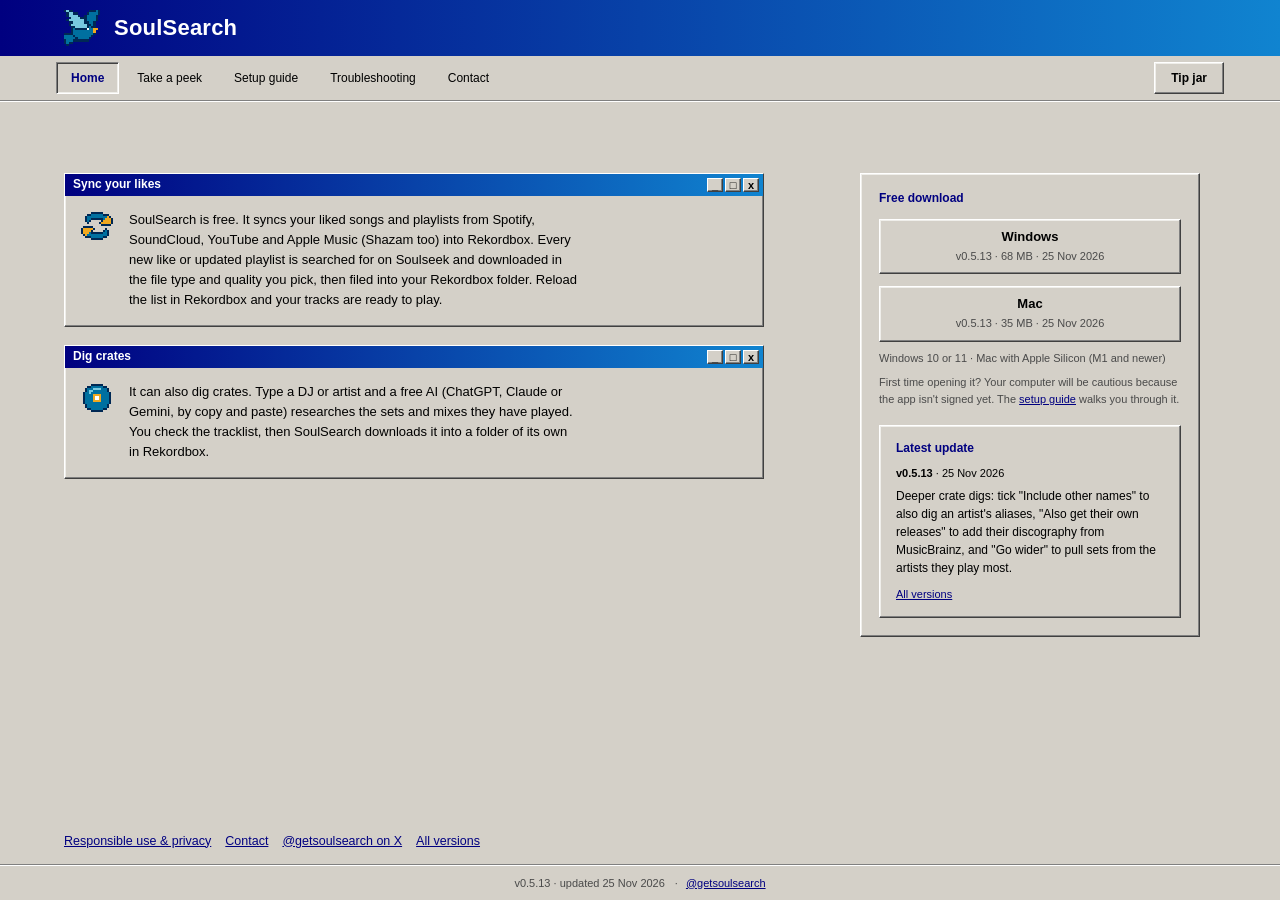
==== commit 339c75e0: "Grey link preview" ====
--- a/index.html
+++ b/index.html
@@ -10,14 +10,14 @@
 <meta property="og:title" content="SoulSearch: your likes and playlists, straight into Rekordbox">
 <meta property="og:description" content="Free app for DJs. Syncs your Spotify, SoundCloud, YouTube, Apple Music and Shazam likes and playlists into Rekordbox, downloading through Soulseek. Windows and Mac.">
 <meta property="og:url" content="https://getsoulsearch.xyz/">
-<meta property="og:image" content="https://getsoulsearch.xyz/og.png">
+<meta property="og:image" content="https://getsoulsearch.xyz/og.png?v=grey">
 <meta property="og:image:width" content="1200">
 <meta property="og:image:height" content="630">
 <meta name="twitter:card" content="summary_large_image">
 <meta name="twitter:site" content="@getsoulsearch">
 <meta name="twitter:title" content="SoulSearch: your likes and playlists, straight into Rekordbox">
 <meta name="twitter:description" content="Free app for DJs. Syncs your Spotify, SoundCloud, YouTube, Apple Music and Shazam likes and playlists into Rekordbox, downloading through Soulseek. Windows and Mac.">
-<meta name="twitter:image" content="https://getsoulsearch.xyz/og.png">
+<meta name="twitter:image" content="https://getsoulsearch.xyz/og.png?v=grey">
 <link rel="icon" href="icon_32.png">
 <link rel="apple-touch-icon" href="apple-touch-icon.png">
 <link rel="stylesheet" href="site.css?v=app5">
